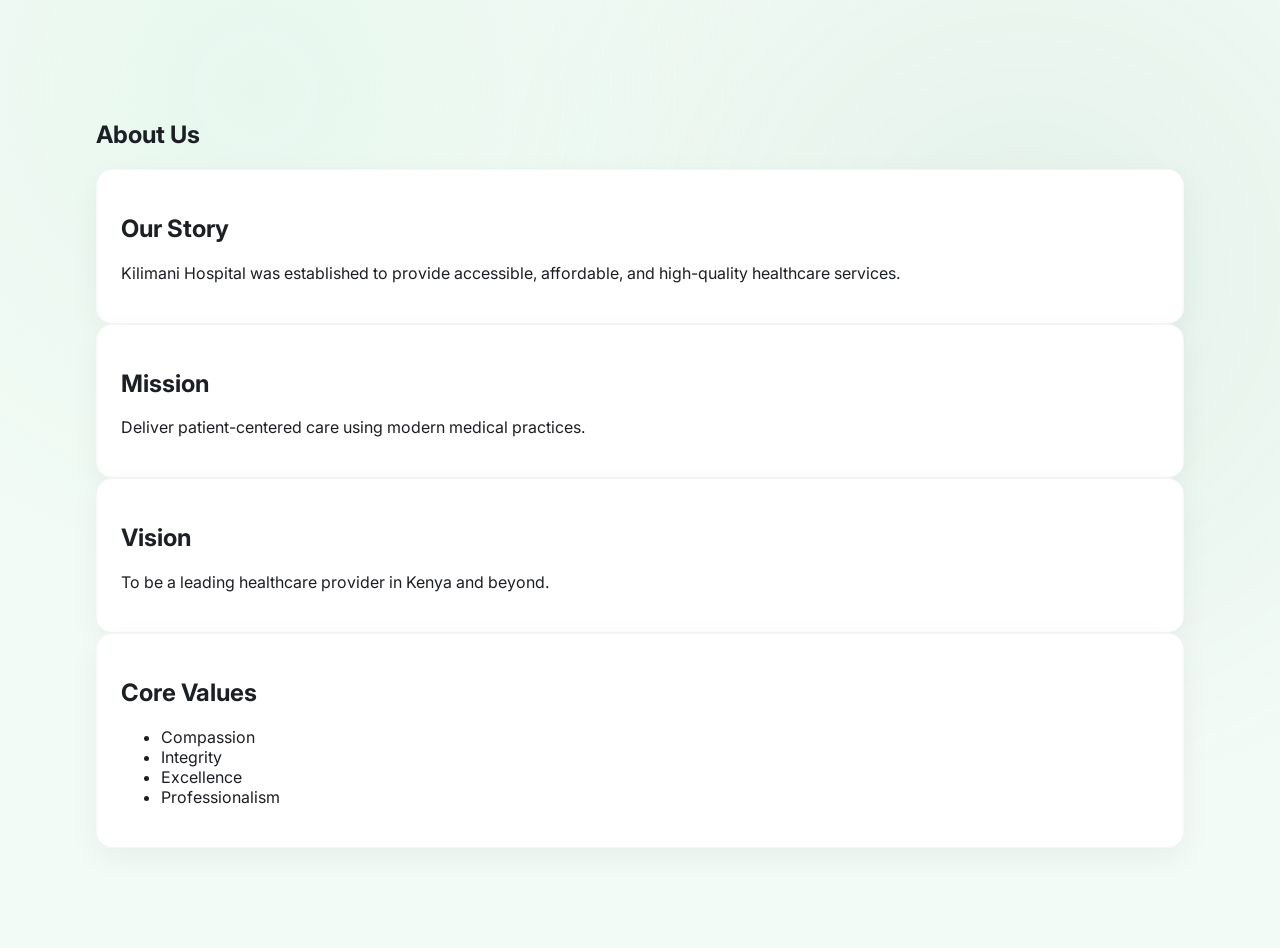
==== about.html @ 43675df2 "UI/UX background" ====
<!DOCTYPE html>
<html lang="en">
<head>
    <meta charset="UTF-8">
    <meta name="viewport" content="width=device-width, initial-scale=1.0">
    <title>About</title>

    <!-- Google Fonts -->
    <link href="https://fonts.googleapis.com/css2?family=Poppins:wght@300;600&family=Inter:wght@300;400&display=swap" rel="stylesheet">

    <!-- CSS -->
    <link rel="stylesheet" href="assets/css/styles.css">
</head>
<body>
<section class="container">
    <h1>About Us</h1>

    <div class="card">
        <h2>Our Story</h2>
        <p>
            Kilimani Hospital was established to provide accessible,
            affordable, and high-quality healthcare services.
        </p>
    </div>

    <div class="card">
        <h2>Mission</h2>
        <p>Deliver patient-centered care using modern medical practices.</p>
    </div>

    <div class="card">
        <h2>Vision</h2>
        <p>To be a leading healthcare provider in Kenya and beyond.</p>
    </div>

    <div class="card">
        <h2>Core Values</h2>
        <ul>
            <li>Compassion</li>
            <li>Integrity</li>
            <li>Excellence</li>
            <li>Professionalism</li>
        </ul>
    </div>
</section>
</body>
</html>
---- assets/css/styles.css ----
:root {
    --green-900: #0F5132;
    --green-600: #2E7D5B;
    --mint-100: #D1F2E1;

    --bg: #F3FBF6;
    --white: #FFFFFF;
    --text: #1C1F23;
    --muted: #6B7280;
    --border: #E6EAEA;
}

body {
    font-family: "Inter", sans-serif;
    background: var(--bg);
    color: var(--text);
    margin: 0;
}

body::before {
    content: "";
    position: fixed;
    top: 0;
    left: 0;
    width: 100%;
    height: 100%;
    background:
        radial-gradient(circle at 20% 10%, rgba(209, 242, 225, 0.35), transparent 40%),
        radial-gradient(circle at 80% 30%, rgba(46, 125, 91, 0.08), transparent 45%);
    pointer-events: none;
    z-index: -1;
}

.container {
    width: 85%;
    max-width: 1200px;
    margin: auto;
}

section {
    padding: 100px 0;
}

.section-alt {
    background: #EAF7EF;
}

/* NAVBAR */
.navbar {
    display: flex;
    justify-content: space-between;
    padding: 20px 60px;
    background: #0a2540;
    color: white;
}

.navbar ul {
    display: flex;
    gap: 20px;
    list-style: none;
}

.navbar a {
    color: white;
    text-decoration: none;
}

.card {
    background: var(--white);
    border-radius: 16px;
    padding: 24px;
    box-shadow: 0 10px 30px rgba(0,0,0,0.05);
    border: 1px solid rgba(15, 81, 50, 0.05);
    transition: 0.3s;
}

.card:hover {
    transform: translateY(-5px);
}

.grid-3 {
    display: grid;
    grid-template-columns: repeat(3, 1fr);
    gap: 20px;
}

/* BUTTON */
.btn {
    background: #00b894;
    color: white;
    padding: 10px 20px;
    text-decoration: none;
    border-radius: 5px;
}

.btn-primary {
    background: var(--green-900);
    color: white;
    padding: 12px 22px;
    border-radius: 10px;
    text-decoration: none;
}

.btn-outline {
    border: 1px solid var(--green-900);
    color: var(--green-900);
    padding: 12px 22px;
    border-radius: 10px;
    text-decoration: none;
}

.btn-primary:hover,
.btn-outline:hover {
    opacity: 0.9;
}

.btn.ghost {
    border: 1px solid #0F5132;
    color: #0F5132;
    padding: 12px 20px;
    border-radius: 8px;
}

/* HERO */
.hero {
    height: 90vh;
    background: url('../images/hospital-hero.jpg') center/cover no-repeat;
    position: relative;
    display: flex;
    align-items: center;
    justify-content: center;
    text-align: center;
    color: white;
    padding: 120px 80px;
}

.hero-inner {
    display: flex;
    justify-content: space-between;
    align-items: center;
    gap: 60px;
}

.hero-text {
    max-width: 600px;
}

.badge {
    background: #D1F2E1;
    color: #0F5132;
    padding: 6px 12px;
    border-radius: 20px;
    font-size: 12px;
}

.hero h1 {
    font-size: 54px;
    line-height: 1.1;
    color: #1C1F23;
}

.hero p {
    margin-top: 20px;
    color: #555;
    font-size: 16px;
}

.hero-card {
    background: white;
    padding: 30px;
    border-radius: 16px;
    box-shadow: 0 20px 40px rgba(0,0,0,0.06);
}

/* SERVICES */
.services-preview {
    padding: 80px 60px;
    text-align: center;
}

.services-preview h2 {
    font-size: 36px;
    margin-bottom: 40px;
}

.services-grid {
    display: grid;
    grid-template-columns: repeat(3, 1fr);
    gap: 20px;
}

.service-card {
    padding: 25px;
    background: #f5f7fa;
    border-radius: 10px;
    transition: 0.3s;
}

.service-card:hover {
    transform: translateY(-5px);
    background: #eaf6ff;
}

/* ABOUT */
.about-preview {
    padding: 80px 60px;
}

.about-container {
    display: flex;
    align-items: center;
    gap: 40px;
}

.about-text {
    flex: 1;
}

.about-image img {
    width: 100%;
    border-radius: 10px;
}


.why-us {
    padding: 80px 60px;
    text-align: center;
    background: #0a2540;
    color: white;
}

.why-grid {
    display: grid;
    grid-template-columns: repeat(4, 1fr);
    margin-top: 40px;
    gap: 20px;
}


.doctors-preview {
    padding: 80px 60px;
    text-align: center;
}

.section-subtitle {
    margin-top: 10px;
    color: #666;
}

.doctor-grid {
    display: grid;
    grid-template-columns: repeat(3, 1fr);
    gap: 25px;
    margin-top: 40px;
}

.doctor-card {
    background: white;
    border-radius: 12px;
    overflow: hidden;
    box-shadow: 0 10px 25px rgba(0,0,0,0.08);
    transition: 0.3s;
}

.doctor-card:hover {
    transform: translateY(-6px);
}

.doctor-card img {
    width: 100%;
    height: 250px;
    object-fit: cover;
}

.doctor-card h3 {
    margin-top: 15px;
}


.testimonials {
    padding: 80px 60px;
    background: #f5f7fa;
    text-align: center;
}

.testimonial-grid {
    display: grid;
    grid-template-columns: repeat(3, 1fr);
    gap: 25px;
    margin-top: 40px;
}

.testimonial-card {
    background: white;
    padding: 25px;
    border-radius: 12px;
    box-shadow: 0 5px 15px rgba(0,0,0,0.05);
    font-style: italic;
}


.page-hero {
    padding: 80px;
    text-align: center;
    background: #f5f7fa;
}

.page-hero h1 {
    font-size: 40px;
}

/* Generic grids */
.services-grid,
.doctors-grid,
.blog-grid {
    display: grid;
    grid-template-columns: repeat(3, 1fr);
    gap: 20px;
    padding: 60px;
}

.service-box,
.doctor-box,
.blog-card {
    background: white;
    padding: 20px;
    border-radius: 10px;
    box-shadow: 0 5px 15px rgba(0,0,0,0.05);
}

.contact {
    display: grid;
    grid-template-columns: 1fr 1fr;
    gap: 30px;
}

/* Forms */
.contact-form,
.appointment-form form {
    display: flex;
    flex-direction: column;
    gap: 15px;
    width: 400px;
    margin: auto;
}

input, textarea, select {
    padding: 12px;
    border: 1px solid #ccc;
    border-radius: 5px;
}

button {
    background: #00b894;
    color: white;
    padding: 12px;
    border: none;
    cursor: pointer;
}




.footer {
    background: #0a2540;
    color: white;
    padding: 60px;
}

.footer-container {
    display: grid;
    grid-template-columns: repeat(4, 1fr);
    gap: 30px;
}

.footer-col a {
    display: block;
    color: #ccc;
    text-decoration: none;
    margin: 5px 0;
}

.footer-col a:hover {
    color: white;
}

.footer-bottom {
    text-align: center;
    margin-top: 40px;
    border-top: 1px solid rgba(255,255,255,0.1);
    padding-top: 20px;
}
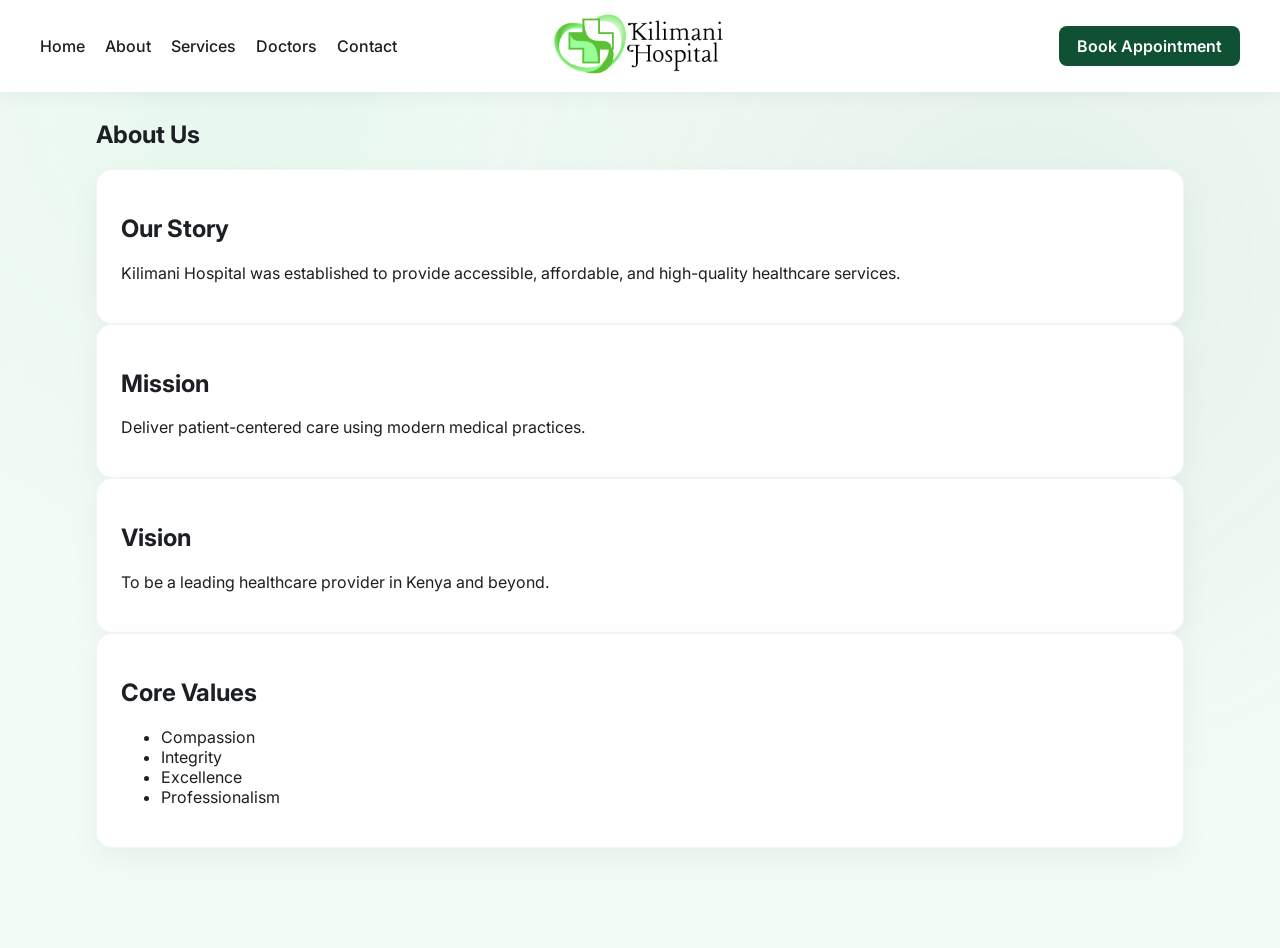
==== commit 9868932f: "Navbar" ====
--- a/about.html
+++ b/about.html
@@ -12,6 +12,9 @@
     <link rel="stylesheet" href="assets/css/styles.css">
 </head>
 <body>
+
+<div id="navbar-placeholder"></div>
+
 <section class="container">
     <h1>About Us</h1>
 
@@ -43,5 +46,14 @@
         </ul>
     </div>
 </section>
+
+
+
+<script src="assets/js/script.js"></script>
+
+    <script>
+        loadComponent("navbar-placeholder", "components/navbar.html");
+    </script>
+
 </body>
 </html>
--- a/assets/css/styles.css
+++ b/assets/css/styles.css
@@ -47,22 +47,115 @@
 
 /* NAVBAR */
 .navbar {
-    display: flex;
-    justify-content: space-between;
-    padding: 20px 60px;
-    background: #0a2540;
-    color: white;
-}
-
-.navbar ul {
+    position: fixed;
+    width: 100%;
+    top: 0;
+    z-index: 999;
+    background: #ffffff;
+    box-shadow: 0 2px 20px rgba(0,0,0,0.06);
+}
+
+.nav-container {
+    display: grid;
+    grid-template-columns: 1fr auto 1fr;
+    align-items: center;
+    padding: 14px 40px;
+}
+
+/* LEFT LINKS */
+.nav-left {
     display: flex;
     gap: 20px;
-    list-style: none;
-}
-
-.navbar a {
-    color: white;
-    text-decoration: none;
+}
+
+.nav-left a {
+    color: #1C1F23;
+    text-decoration: none;
+    font-weight: 500;
+    transition: 0.3s;
+}
+
+.nav-left a:hover {
+    color: #2E7D5B;
+}
+
+/* CENTER LOGO */
+.nav-logo img {
+    height: 60px;
+    width: auto;
+    object-fit: contain;
+}
+
+/* RIGHT SIDE */
+.nav-right {
+    display: flex;
+    justify-content: flex-end;
+    align-items: center;
+    gap: 15px;
+}
+
+/* CTA */
+.nav-btn {
+    background: #0F5132;
+    color: white;
+    padding: 10px 18px;
+    border-radius: 8px;
+    text-decoration: none;
+    font-weight: 600;
+    transition: 0.3s;
+}
+
+.nav-btn:hover {
+    background: #2E7D5B;
+}
+
+/* HAMBURGER */
+.hamburger {
+    display: none;
+    flex-direction: column;
+    cursor: pointer;
+    gap: 4px;
+}
+
+.hamburger span {
+    width: 25px;
+    height: 2px;
+    background: white;
+}
+
+.mobile-menu {
+    position: fixed;
+    top: 0;
+    left: 0;
+    width: 100%;
+    height: 100vh;
+    background: #0B3D2E;
+    display: none;
+    flex-direction: column;
+    justify-content: center;
+    align-items: center;
+    gap: 25px;
+}
+
+.mobile-menu a {
+    color: white;
+    font-size: 20px;
+    text-decoration: none;
+}
+
+.mobile-menu.active {
+    display: flex;
+}
+
+.reveal {
+    opacity: 0;
+    transform: translateY(30px);
+    transition: all 0.6s ease;
+}
+
+.reveal.active {
+    opacity: 1;
+    transform: translateY(0);
 }
 
 .card {
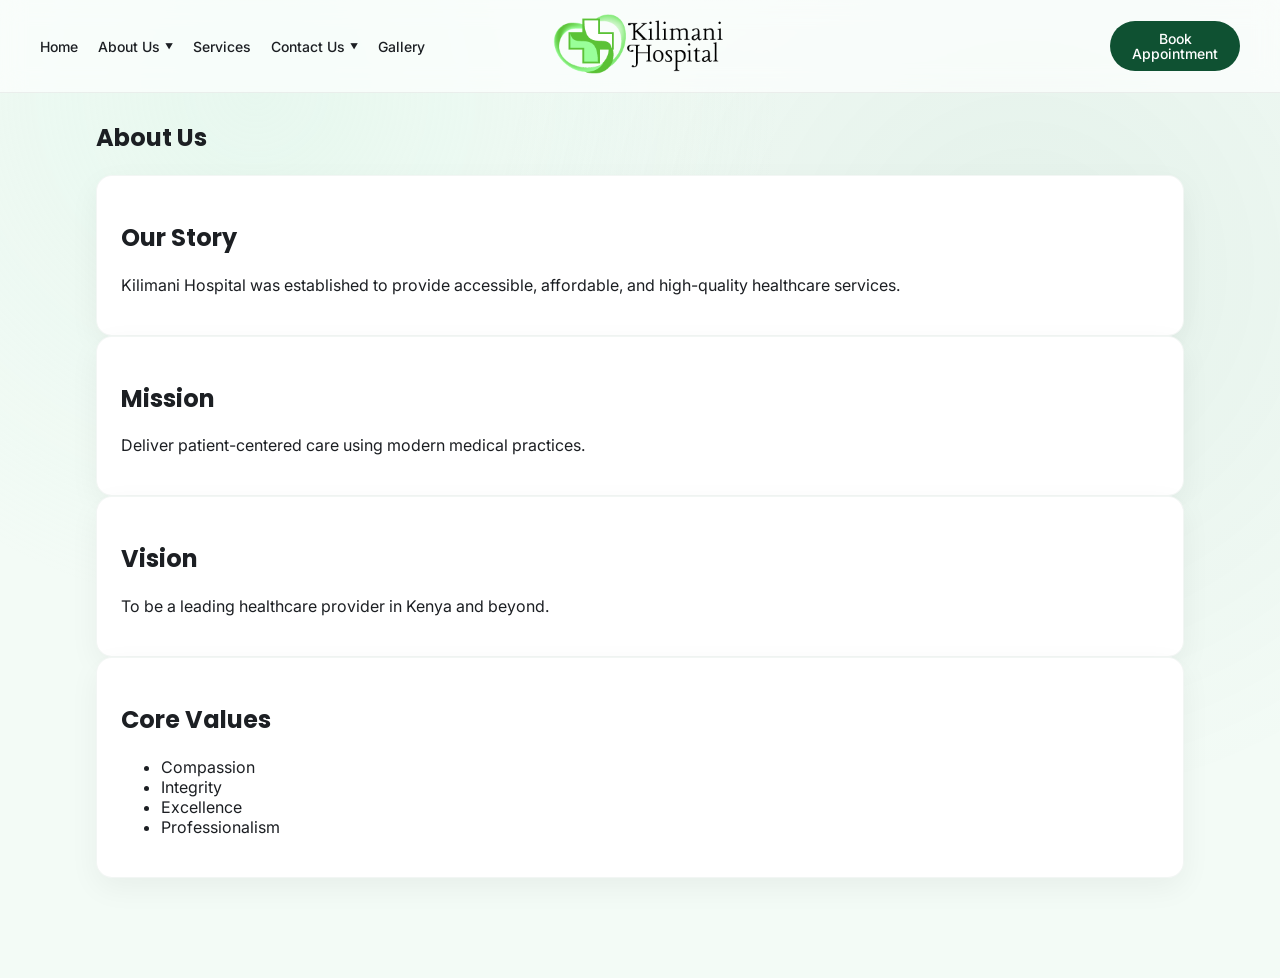
==== commit 7f70b116: "css relocation" ====
--- a/about.html
+++ b/about.html
@@ -9,7 +9,7 @@
     <link href="https://fonts.googleapis.com/css2?family=Poppins:wght@300;600&family=Inter:wght@300;400&display=swap" rel="stylesheet">
 
     <!-- CSS -->
-    <link rel="stylesheet" href="assets/css/styles.css">
+    <link rel="stylesheet" href="styles.css">
 </head>
 <body>
 
--- a/styles.css
+++ b/styles.css
@@ -0,0 +1,669 @@
+:root {
+    --green-900: #0F5132;
+    --green-600: #2E7D5B;
+    --mint-100: #D1F2E1;
+
+    --bg: #F3FBF6;
+    --white: #FFFFFF;
+    --text: #1C1F23;
+    --muted: #6B7280;
+    --border: #E6EAEA;
+}
+
+a {
+    transition: all 0.2s ease;
+}
+
+body {
+    font-family: "Inter", sans-serif;
+    background: var(--bg);
+    color: var(--text);
+    margin: 0;
+    animation: pageFade 0.6s ease-in;
+}
+
+@keyframes pageFade {
+    from {
+        opacity: 0;
+        transform: scale(1.01);
+    }
+    to {
+        opacity: 1;
+        transform: scale(1);
+    }
+}
+
+body::before {
+    content: "";
+    position: fixed;
+    top: 0;
+    left: 0;
+    width: 100%;
+    height: 100%;
+    background:
+        radial-gradient(circle at 20% 10%, rgba(209, 242, 225, 0.35), transparent 40%),
+        radial-gradient(circle at 80% 30%, rgba(46, 125, 91, 0.08), transparent 45%);
+    pointer-events: none;
+    z-index: -1;
+}
+
+h1, h2, h3, h4 {
+    font-family: 'Poppins', sans-serif;
+}
+
+.container {
+    width: 85%;
+    max-width: 1200px;
+    margin: auto;
+}
+
+section {
+    padding: 100px 0;
+}
+
+.section-alt {
+    background: #EAF7EF;
+}
+
+/* NAVBAR */
+.navbar {
+    position: fixed;
+    top: 0;
+    width: 100%;
+    z-index: 999;
+
+    background: rgba(255, 255, 255, 0.65);
+    backdrop-filter: blur(12px);
+    -webkit-backdrop-filter: blur(12px);
+
+    border-bottom: 1px solid rgba(0, 0, 0, 0.06);
+    transition: all 0.3s ease;
+}
+
+.nav-container {
+    display: grid;
+    grid-template-columns: 1fr auto 1fr;
+    align-items: center;
+    padding: 14px 40px;
+    transition: all 0.3s ease;
+}
+
+/* LEFT LINKS */
+.nav-left {
+    display: flex;
+    gap: 20px;
+}
+
+.nav-left a {
+    color: #1C1F23;
+    text-decoration: none;
+    font-size: 14px;
+    font-weight: 500;
+    transition: 0.3s;
+    position: relative;
+}
+
+.nav-left a.active-link::after {
+    content: "";
+    position: absolute;
+    left: 0;
+    bottom: -6px;
+    width: 100%;
+    height: 2px;
+    background: #2E7D5B;
+    border-radius: 2px;
+}
+
+.nav-left a:hover {
+    color: #2E7D5B;
+}
+
+/* CENTER LOGO */
+.nav-logo img {
+    height: 60px;
+    width: auto;
+    object-fit: contain;
+    transition: transform 0.3s ease;
+}
+
+.nav-logo img:hover {
+    transform: scale(1.05);
+}
+
+/* SCROLLED STATE */
+.navbar.scrolled {
+    background: rgba(255, 255, 255, 0.85);
+    backdrop-filter: blur(16px);
+    -webkit-backdrop-filter: blur(16px);
+
+    box-shadow: 0 8px 25px rgba(0, 0, 0, 0.08);
+}
+
+.navbar.scrolled .nav-container {
+    padding: 10px 40px;
+}
+
+.navbar.scrolled .nav-logo img {
+    height: 50px;
+}
+
+.navbar.scrolled {
+    box-shadow: 0 6px 25px rgba(0,0,0,0.12);
+}
+
+/* RIGHT SIDE */
+.nav-right {
+    display: flex;
+    justify-self: end;
+    width: fit-content;
+    align-items: center;
+    gap: 15px;
+}
+
+/* CTA */
+.nav-btn {
+    background: #0F5132;
+    color: white;
+    padding: 10px 22px;
+    border-radius: 50px;
+    text-decoration: none;
+
+    display: inline-flex;
+    width: auto;          /* prevents full stretch */
+    flex: 0 0 auto;       /* prevents flex expansion */
+
+    flex-direction: column;
+    align-items: center;
+    justify-content: center;
+    line-height: 1.1;
+    font-size: 13px;
+    text-align: center;
+    transition: all 0.3s ease;
+
+    white-space: nowrap;
+}
+
+.nav-btn span:first-child {
+    font-size: 14px;
+    font-weight: 500;
+}
+
+.nav-btn span:last-child {
+    font-size: 14px;
+    font-weight: 500;
+}
+
+.nav-btn:hover {
+    background: #2E7D5B;
+    transform: translateY(-2px);
+    box-shadow: 0 6px 15px rgba(0,0,0,0.15);
+}
+
+
+/* DROPDOWN CONTAINER */
+.dropdown {
+    position: relative;
+    display: inline-block;
+}
+
+/* TOGGLE LINK */
+.dropdown-toggle {
+    cursor: pointer;
+    color: #1C1F23;
+    text-decoration: none;
+    font-weight: 500;
+    display: flex;
+    align-items: center;
+    gap: 5px;
+}
+
+/* ARROW */
+.arrow {
+    font-size: 8px;
+    transition: transform 0.3s ease;
+}
+
+/* DROPDOWN MENU */
+.dropdown-menu {
+    position: absolute;
+    top: 100%;
+    left: 0;
+    background: white;
+    min-width: 180px;
+    box-shadow: 0 10px 25px rgba(0,0,0,0.08);
+    border-radius: 8px;
+    padding: 8px 0;
+    display: none;
+    flex-direction: column;
+    z-index: 999;
+}
+
+/* DROPDOWN LINKS */
+.dropdown-menu a {
+    padding: 10px 15px;
+    text-decoration: none;
+    color: #1C1F23;
+    font-size: 13px;
+}
+
+.dropdown-menu a:hover {
+    background: #f3fbf6;
+    color: #0F5132;
+}
+
+/* SHOW ON HOVER (DESKTOP) */
+.dropdown:hover .dropdown-menu {
+    display: flex;
+}
+
+.dropdown:hover .arrow {
+    transform: rotate(180deg);
+}
+
+/* HAMBURGER */
+.hamburger {
+    display: none;
+    flex-direction: column;
+    cursor: pointer;
+    gap: 4px;
+    flex-shrink: 0;
+}
+
+.hamburger span {
+    width: 25px;
+    height: 2px;
+    background: #0B3D2E;
+    display: block;
+}
+
+.mobile-menu {
+    position: fixed;
+    top: 0;
+    left: 0;
+    width: 100%;
+    height: 100vh;
+    background: #0B3D2E;
+    display: none;
+    flex-direction: column;
+    justify-content: center;
+    align-items: center;
+    gap: 25px;
+}
+
+.mobile-menu a {
+    color: white;
+    font-size: 20px;
+    text-decoration: none;
+}
+
+.mobile-menu.active {
+    display: flex;
+}
+
+.reveal {
+    opacity: 0;
+    transform: translateY(30px);
+    transition: all 0.6s ease;
+}
+
+.reveal.active {
+    opacity: 1;
+    transform: translateY(0);
+}
+
+.card {
+    background: var(--white);
+    border-radius: 16px;
+    padding: 24px;
+    box-shadow: 0 10px 30px rgba(0,0,0,0.05);
+    border: 1px solid rgba(15, 81, 50, 0.05);
+    transition: 0.3s;
+}
+
+.card:hover {
+    transform: translateY(-5px);
+}
+
+.grid-3 {
+    display: grid;
+    grid-template-columns: repeat(3, 1fr);
+    gap: 20px;
+}
+
+/* BUTTON */
+.btn {
+    background: #00b894;
+    color: white;
+    padding: 10px 20px;
+    text-decoration: none;
+    border-radius: 5px;
+}
+
+.btn-primary {
+    background: var(--green-900);
+    color: white;
+    padding: 12px 22px;
+    border-radius: 10px;
+    text-decoration: none;
+}
+
+.btn-outline {
+    border: 1px solid var(--green-900);
+    color: var(--green-900);
+    padding: 12px 22px;
+    border-radius: 10px;
+    text-decoration: none;
+}
+
+.btn-primary:hover,
+.btn-outline:hover {
+    opacity: 0.9;
+}
+
+.btn.ghost {
+    border: 1px solid #0F5132;
+    color: #0F5132;
+    padding: 12px 20px;
+    border-radius: 8px;
+}
+
+/* HERO */
+.hero {
+    height: 80vh;
+    background: url("assets/images/kilimanihospital.jpg") center/cover no-repeat;
+    position: relative;
+    display: flex;
+    align-items: center;
+    justify-content: center;
+    text-align: center;
+    color: white;
+    padding: 100px 80px;
+
+    overflow: hidden;
+}
+
+
+.hero-inner {
+    display: flex;
+    justify-content: space-between;
+    align-items: center;
+    gap: 60px;
+}
+
+.hero-text {
+    max-width: 600px;
+}
+
+.badge {
+    background: #D1F2E1;
+    color: #0F5132;
+    padding: 6px 12px;
+    border-radius: 20px;
+    font-size: 12px;
+}
+
+.hero h1 {
+    font-size: 54px;
+    line-height: 1.1;
+    color: #1C1F23;
+}
+
+.hero p {
+    margin-top: 20px;
+    color: #555;
+    font-size: 16px;
+}
+
+.hero-card {
+    background: white;
+    padding: 30px;
+    border-radius: 16px;
+    box-shadow: 0 20px 40px rgba(0,0,0,0.06);
+}
+
+/* SERVICES */
+.services-preview {
+    padding: 80px 60px;
+    text-align: center;
+}
+
+.services-preview h2 {
+    font-size: 36px;
+    margin-bottom: 40px;
+}
+
+.services-grid {
+    display: grid;
+    grid-template-columns: repeat(3, 1fr);
+    gap: 20px;
+}
+
+.service-card {
+    padding: 25px;
+    background: #f5f7fa;
+    border-radius: 10px;
+    transition: 0.3s;
+}
+
+.service-card:hover {
+    transform: translateY(-5px);
+    background: #eaf6ff;
+}
+
+/* ABOUT */
+.about-preview {
+    padding: 80px 60px;
+}
+
+.about-container {
+    display: flex;
+    align-items: center;
+    gap: 40px;
+}
+
+.about-text {
+    flex: 1;
+}
+
+.about-image img {
+    width: 100%;
+    border-radius: 10px;
+}
+
+
+.why-us {
+    padding: 80px 60px;
+    text-align: center;
+    background: #0a2540;
+    color: white;
+}
+
+.why-grid {
+    display: grid;
+    grid-template-columns: repeat(4, 1fr);
+    margin-top: 40px;
+    gap: 20px;
+}
+
+
+.doctors-preview {
+    padding: 80px 60px;
+    text-align: center;
+}
+
+.section-subtitle {
+    margin-top: 10px;
+    color: #666;
+}
+
+.doctor-grid {
+    display: grid;
+    grid-template-columns: repeat(3, 1fr);
+    gap: 25px;
+    margin-top: 40px;
+}
+
+.doctor-card {
+    background: white;
+    border-radius: 12px;
+    overflow: hidden;
+    box-shadow: 0 10px 25px rgba(0,0,0,0.08);
+    transition: 0.3s;
+}
+
+.doctor-card:hover {
+    transform: translateY(-6px);
+}
+
+.doctor-card img {
+    width: 100%;
+    height: 250px;
+    object-fit: cover;
+}
+
+.doctor-card h3 {
+    margin-top: 15px;
+}
+
+
+.testimonials {
+    padding: 80px 60px;
+    background: #f5f7fa;
+    text-align: center;
+}
+
+.testimonial-grid {
+    display: grid;
+    grid-template-columns: repeat(3, 1fr);
+    gap: 25px;
+    margin-top: 40px;
+}
+
+.testimonial-card {
+    background: white;
+    padding: 25px;
+    border-radius: 12px;
+    box-shadow: 0 5px 15px rgba(0,0,0,0.05);
+    font-style: italic;
+}
+
+
+.page-hero {
+    padding: 80px;
+    text-align: center;
+    background: #f5f7fa;
+}
+
+.page-hero h1 {
+    font-size: 40px;
+}
+
+/* Generic grids */
+.services-grid,
+.doctors-grid,
+.blog-grid {
+    display: grid;
+    grid-template-columns: repeat(3, 1fr);
+    gap: 20px;
+    padding: 60px;
+}
+
+.service-box,
+.doctor-box,
+.blog-card {
+    background: white;
+    padding: 20px;
+    border-radius: 10px;
+    box-shadow: 0 5px 15px rgba(0,0,0,0.05);
+}
+
+.contact {
+    display: grid;
+    grid-template-columns: 1fr 1fr;
+    gap: 30px;
+}
+
+/* Forms */
+.contact-form,
+.appointment-form form {
+    display: flex;
+    flex-direction: column;
+    gap: 15px;
+    width: 400px;
+    margin: auto;
+}
+
+input, textarea, select {
+    padding: 12px;
+    border: 1px solid #ccc;
+    border-radius: 5px;
+}
+
+button {
+    background: #00b894;
+    color: white;
+    padding: 12px;
+    border: none;
+    cursor: pointer;
+}
+
+
+@media (max-width: 768px) {
+    .hamburger {
+        display: flex;
+    }
+
+    .nav-left {
+        display: none;
+    }
+
+    .dropdown-menu {
+        position: static;
+        box-shadow: none;
+        display: none;
+        padding-left: 15px;
+    }
+
+    .dropdown-menu.active {
+        display: flex;
+    }
+
+    .dropdown {
+        width: 100%;
+    }
+
+    .dropdown-toggle {
+        justify-content: space-between;
+        width: 100%;
+    }
+}
+
+.footer {
+    background: #0a2540;
+    color: white;
+    padding: 60px;
+}
+
+.footer-container {
+    display: grid;
+    grid-template-columns: repeat(4, 1fr);
+    gap: 30px;
+}
+
+.footer-col a {
+    display: block;
+    color: #ccc;
+    text-decoration: none;
+    margin: 5px 0;
+}
+
+.footer-col a:hover {
+    color: white;
+}
+
+.footer-bottom {
+    text-align: center;
+    margin-top: 40px;
+    border-top: 1px solid rgba(255,255,255,0.1);
+    padding-top: 20px;
+}
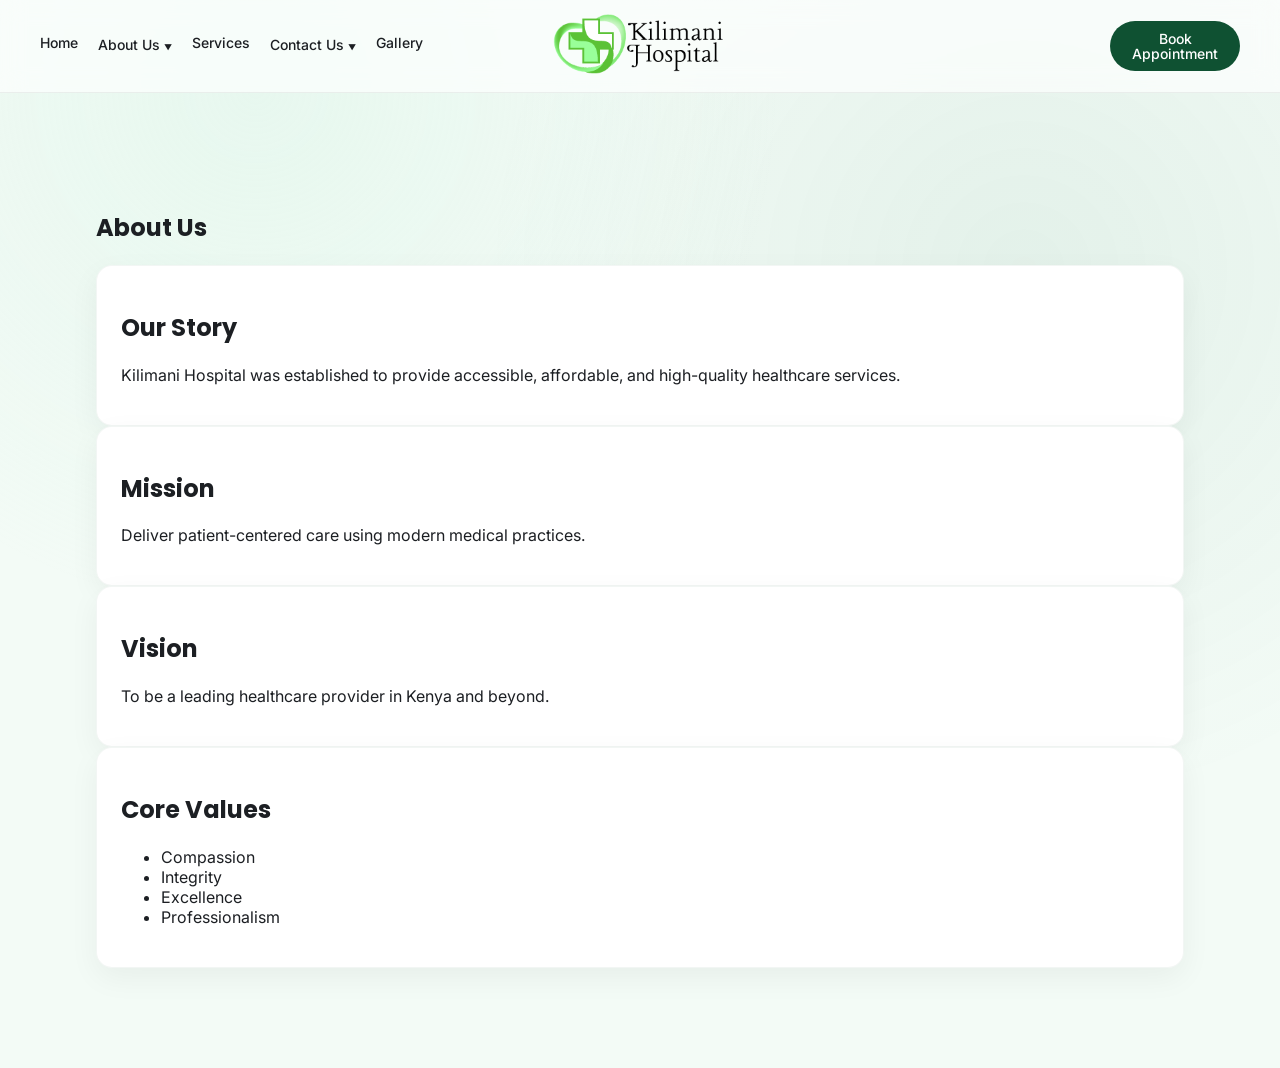
==== commit e378171a: "Tough" ====
--- a/about.html
+++ b/about.html
@@ -13,7 +13,84 @@
 </head>
 <body>
 
-<div id="navbar-placeholder"></div>
+<!-- NAVBAR -->
+    <header class="navbar" id="navbar">
+
+    <div class="nav-container">
+
+    <!-- LEFT LINKS -->
+    <nav class="nav-left">
+
+    <!-- HOME -->
+    <a href="index.html">Home</a>
+
+    <!-- ABOUT DROPDOWN -->
+    <div class="dropdown">
+        <a href="#" class="dropdown-toggle">
+            About Us <span class="arrow">▼</span>
+        </a>
+
+        <div class="dropdown-menu">
+            <a href="about.html">About Kilimani</a>
+            <a href="servicecharter.html">Service Charter</a>
+            <a href="doctors.html">Our Team</a>
+        </div>
+    </div>
+
+    <!-- SERVICES (optional normal link) -->
+    <a href="services.html">Services</a>
+
+    <!-- CONTACT DROPDOWN -->
+    <div class="dropdown">
+        <a href="#" class="dropdown-toggle">
+            Contact Us <span class="arrow">▼</span>
+        </a>
+
+        <div class="dropdown-menu">
+            <a href="getintouch.html">Get in Touch</a>
+            <a href="feedback.html">Feedback</a>
+        </div>
+    </div>
+
+    <a href="gallery.html">Gallery</a>
+
+    </nav>
+  
+        <!-- CENTER LOGO IMAGE -->
+        <div class="nav-logo">
+            <a href="index.html">
+            <img src="assets/images/logokilimani.png" alt="Kilimani Hospital Logo">
+            </a>
+        </div>
+
+        <!-- RIGHT CTA -->
+        <div class="nav-right">
+
+    <a href="/appointment.html" class="nav-btn">
+        <span>Book</span>
+        <span>Appointment</span>
+    </a>
+
+    <div class="hamburger" id="hamburger">
+        <span></span>
+        <span></span>
+        <span></span>
+    </div>
+
+    </div>
+
+
+    <!-- MOBILE MENU -->
+    <div class="mobile-menu" id="mobileMenu">
+        <a href="index.html">Home</a>
+        <a href="about.html">About Us</a>
+        <a href="services.html">Services</a>
+        <a href="doctors.html">Our Team</a>
+        <a href="contact.html">Contact Us</a>
+        <a href="appointment.html">Book Appointment</a>
+    </div>
+
+</header>
 
 <section class="container">
     <h1>About Us</h1>
@@ -49,11 +126,6 @@
 
 
 
-<script src="assets/js/script.js"></script>
-
-    <script>
-        loadComponent("navbar-placeholder", "components/navbar.html");
-    </script>
 
 </body>
 </html>
--- a/styles.css
+++ b/styles.css
@@ -16,6 +16,7 @@
 
 body {
     font-family: "Inter", sans-serif;
+    padding-top: 90px;
     background: var(--bg);
     color: var(--text);
     margin: 0;
@@ -70,7 +71,7 @@
     position: fixed;
     top: 0;
     width: 100%;
-    z-index: 999;
+    z-index: 1000;
 
     background: rgba(255, 255, 255, 0.65);
     backdrop-filter: blur(12px);
@@ -101,13 +102,15 @@
     font-weight: 500;
     transition: 0.3s;
     position: relative;
+    padding-bottom: 6px;
+    display: inline-block;
 }
 
 .nav-left a.active-link::after {
     content: "";
     position: absolute;
     left: 0;
-    bottom: -6px;
+    bottom: 0;
     width: 100%;
     height: 2px;
     background: #2E7D5B;
@@ -132,23 +135,14 @@
 
 /* SCROLLED STATE */
 .navbar.scrolled {
-    background: rgba(255, 255, 255, 0.85);
-    backdrop-filter: blur(16px);
-    -webkit-backdrop-filter: blur(16px);
-
-    box-shadow: 0 8px 25px rgba(0, 0, 0, 0.08);
-}
-
-.navbar.scrolled .nav-container {
-    padding: 10px 40px;
-}
+    padding: 6px 40px;
+    background: rgba(255,255,255,0.92);
+    box-shadow: 0 8px 25px rgba(0,0,0,0.12);
+}
+
 
 .navbar.scrolled .nav-logo img {
     height: 50px;
-}
-
-.navbar.scrolled {
-    box-shadow: 0 6px 25px rgba(0,0,0,0.12);
 }
 
 /* RIGHT SIDE */
@@ -246,6 +240,10 @@
     font-size: 13px;
 }
 
+.dropdown-menu.active {
+    display: flex;
+}
+
 .dropdown-menu a:hover {
     background: #f3fbf6;
     color: #0F5132;
@@ -367,9 +365,117 @@
     border-radius: 8px;
 }
 
+/* SLIDE IN ANIMATION */
+.hero-slider {
+    position: relative;
+    z-index: 1;
+    height: 90vh;
+    overflow: hidden;
+}
+
+.slide {
+    position: absolute;
+    z-index: 1;
+    inset: 0;
+
+    opacity: 0;
+    transition: opacity 1s ease-in-out;
+}
+
+.slide.active {
+    opacity: 1;
+    z-index: 2;
+}
+
+.slide img {
+    width: 100%;
+    height: 100%;
+    object-fit: cover;
+}
+
+.slide-overlay {
+    position: absolute;
+    z-index: 2;
+    inset: 0;
+    background: rgba(0,0,0,0.45);
+}
+
+.slide-content {
+    position: absolute;
+    z-index: 3;
+    top: 50%;
+    left: 8%;
+
+    transform: translateY(-50%);
+
+    color: white;
+    max-width: 700px;
+}
+
+.slide-content h1 {
+    font-size: 3.5rem;
+    margin-bottom: 1rem;
+}
+
+.slide-content p {
+    font-size: 1.1rem;
+    margin-bottom: 2rem;
+}
+
+.hero-buttons {
+    display: flex;
+    gap: 15px;
+}
+
+.btn-primary,
+.btn-secondary {
+    padding: 14px 28px;
+    border-radius: 999px;
+    text-decoration: none;
+    font-weight: 600;
+}
+
+.btn-primary {
+    background: #0F5132;
+    color: white;
+}
+
+.btn-secondary {
+    background: white;
+    color: #0F5132;
+}
+
+.slider-dots {
+    position: absolute;
+    bottom: 30px;
+    left: 50%;
+
+    transform: translateX(-50%);
+
+    display: flex;
+    gap: 10px;
+    z-index: 5;
+}
+
+.dot {
+    width: 12px;
+    height: 12px;
+
+    border-radius: 50%;
+    background: rgba(255,255,255,0.5);
+
+    cursor: pointer;
+}
+
+.dot.active {
+    background: white;
+}
+
+
 /* HERO */
 .hero {
     height: 80vh;
+    position: relative;
     background: url("assets/images/kilimanihospital.jpg") center/cover no-repeat;
     position: relative;
     display: flex;
@@ -636,6 +742,20 @@
         justify-content: space-between;
         width: 100%;
     }
+
+    .slide-content {
+        left: 5%;
+        right: 5%;
+    }
+
+    .slide-content h1 {
+        font-size: 2rem;
+    }
+
+    .hero-buttons {
+        flex-direction: column;
+    }
+
 }
 
 .footer {
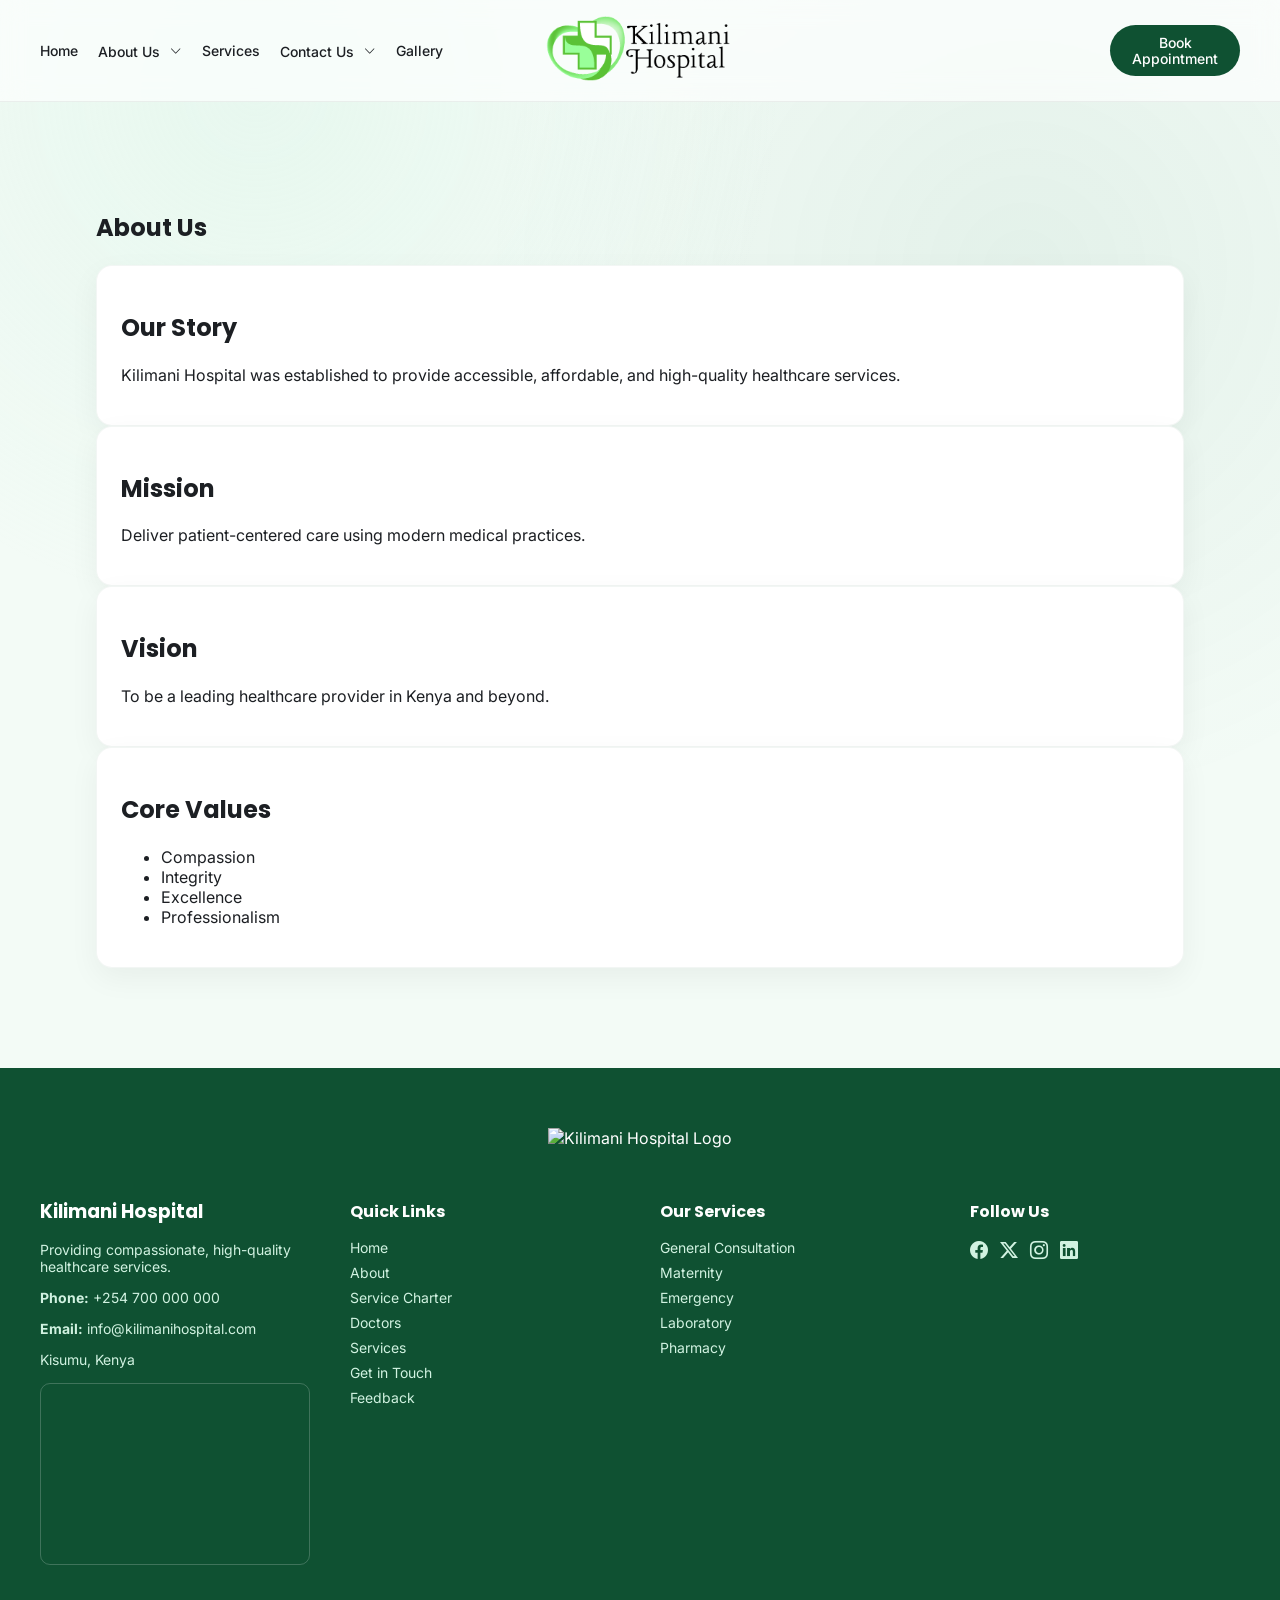
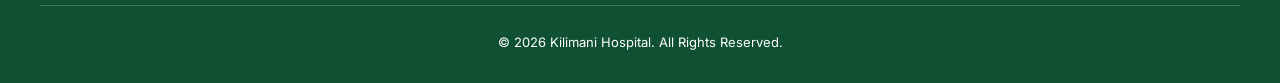
==== commit fd072d26: "Footer build" ====
--- a/about.html
+++ b/about.html
@@ -8,89 +8,15 @@
     <!-- Google Fonts -->
     <link href="https://fonts.googleapis.com/css2?family=Poppins:wght@300;600&family=Inter:wght@300;400&display=swap" rel="stylesheet">
 
+    <link rel="stylesheet" href="https://cdn.jsdelivr.net/npm/bootstrap-icons@1.11.3/font/bootstrap-icons.min.css">
+
     <!-- CSS -->
     <link rel="stylesheet" href="styles.css">
 </head>
 <body>
 
 <!-- NAVBAR -->
-    <header class="navbar" id="navbar">
-
-    <div class="nav-container">
-
-    <!-- LEFT LINKS -->
-    <nav class="nav-left">
-
-    <!-- HOME -->
-    <a href="index.html">Home</a>
-
-    <!-- ABOUT DROPDOWN -->
-    <div class="dropdown">
-        <a href="#" class="dropdown-toggle">
-            About Us <span class="arrow">▼</span>
-        </a>
-
-        <div class="dropdown-menu">
-            <a href="about.html">About Kilimani</a>
-            <a href="servicecharter.html">Service Charter</a>
-            <a href="doctors.html">Our Team</a>
-        </div>
-    </div>
-
-    <!-- SERVICES (optional normal link) -->
-    <a href="services.html">Services</a>
-
-    <!-- CONTACT DROPDOWN -->
-    <div class="dropdown">
-        <a href="#" class="dropdown-toggle">
-            Contact Us <span class="arrow">▼</span>
-        </a>
-
-        <div class="dropdown-menu">
-            <a href="getintouch.html">Get in Touch</a>
-            <a href="feedback.html">Feedback</a>
-        </div>
-    </div>
-
-    <a href="gallery.html">Gallery</a>
-
-    </nav>
-  
-        <!-- CENTER LOGO IMAGE -->
-        <div class="nav-logo">
-            <a href="index.html">
-            <img src="assets/images/logokilimani.png" alt="Kilimani Hospital Logo">
-            </a>
-        </div>
-
-        <!-- RIGHT CTA -->
-        <div class="nav-right">
-
-    <a href="/appointment.html" class="nav-btn">
-        <span>Book</span>
-        <span>Appointment</span>
-    </a>
-
-    <div class="hamburger" id="hamburger">
-        <span></span>
-        <span></span>
-        <span></span>
-    </div>
-
-    </div>
-
-
-    <!-- MOBILE MENU -->
-    <div class="mobile-menu" id="mobileMenu">
-        <a href="index.html">Home</a>
-        <a href="about.html">About Us</a>
-        <a href="services.html">Services</a>
-        <a href="doctors.html">Our Team</a>
-        <a href="contact.html">Contact Us</a>
-        <a href="appointment.html">Book Appointment</a>
-    </div>
-
-</header>
+    <div id="navbar-placeholder"></div>
 
 <section class="container">
     <h1>About Us</h1>
@@ -124,6 +50,14 @@
     </div>
 </section>
 
+<div id="footer-placeholder"></div>
+
+<script src="assets/js/script.js"></script>
+
+    <script>
+        loadComponent("navbar-placeholder", "components/navbar.html");
+        loadComponent("footer-placeholder", "components/footer.html");
+    </script>
 
 
 
--- a/styles.css
+++ b/styles.css
@@ -85,13 +85,14 @@
     display: grid;
     grid-template-columns: 1fr auto 1fr;
     align-items: center;
-    padding: 14px 40px;
+    padding: 16px 40px;
     transition: all 0.3s ease;
 }
 
 /* LEFT LINKS */
 .nav-left {
     display: flex;
+    align-items: center;
     gap: 20px;
 }
 
@@ -102,15 +103,15 @@
     font-weight: 500;
     transition: 0.3s;
     position: relative;
-    padding-bottom: 6px;
+    padding-bottom: 6px 0;
     display: inline-block;
 }
 
-.nav-left a.active-link::after {
+.nav-left > a.active-link::after {
     content: "";
     position: absolute;
     left: 0;
-    bottom: 0;
+    bottom: -6px;
     width: 100%;
     height: 2px;
     background: #2E7D5B;
@@ -119,11 +120,12 @@
 
 .nav-left a:hover {
     color: #2E7D5B;
+    position: relative;
 }
 
 /* CENTER LOGO */
 .nav-logo img {
-    height: 60px;
+    height: 65px;
     width: auto;
     object-fit: contain;
     transition: transform 0.3s ease;
@@ -134,9 +136,12 @@
 }
 
 /* SCROLLED STATE */
+.navbar.scrolled .nav-container {
+    padding: 7px 40px;
+}
+
+
 .navbar.scrolled {
-    padding: 6px 40px;
-    background: rgba(255,255,255,0.92);
     box-shadow: 0 8px 25px rgba(0,0,0,0.12);
 }
 
@@ -213,8 +218,24 @@
 
 /* ARROW */
 .arrow {
-    font-size: 8px;
+    display: inline-flex;
+    align-items: center;
+    justify-content: center;
+
+    font-size: 14px;        /* slightly larger */
+    line-height: 1;
+
+    margin-left: 6px;
+
+    transform: translateY(-1px) scaleX(1.2); /* 👈 makes it wider */
     transition: transform 0.3s ease;
+}
+
+.arrow i {
+    font-size: 12px;
+    transform: scaleX(0.8); /* makes it wider */
+    display: inline-block;
+    transition: transform 0.25s ease;
 }
 
 /* DROPDOWN MENU */
@@ -238,10 +259,16 @@
     text-decoration: none;
     color: #1C1F23;
     font-size: 13px;
-}
-
-.dropdown-menu.active {
-    display: flex;
+    transition: all 0.2s ease;
+}
+
+.dropdown-menu a.active {
+    background: #eaf7ef;
+    color: #0F5132;
+    border-radius: 6px;
+    font-weight: 500;
+    border-left: 3px solid #2E7D5B;
+    padding-left: 12px;
 }
 
 .dropdown-menu a:hover {
@@ -249,13 +276,14 @@
     color: #0F5132;
 }
 
+
 /* SHOW ON HOVER (DESKTOP) */
 .dropdown:hover .dropdown-menu {
     display: flex;
 }
 
 .dropdown:hover .arrow {
-    transform: rotate(180deg);
+    transform: rotate(180deg) translateY(1px) scaleX(1.2);
 }
 
 /* HAMBURGER */
@@ -756,34 +784,107 @@
         flex-direction: column;
     }
 
-}
-
+    .footer-container {
+        grid-template-columns: 1fr;
+        text-align: center;
+    }
+
+    .social-icons {
+        justify-content: center;
+    }
+
+    .map-container iframe {
+        height: 200px;
+    }
+}
+
+
+/* FOOTER */
 .footer {
-    background: #0a2540;
-    color: white;
-    padding: 60px;
-}
-
+    background: #0F5132;
+    color: white;
+    padding: 60px 40px 20px;
+}
+
+/* LOGO */
+.footer-logo {
+    text-align: center;
+    margin-bottom: 30px;
+}
+
+.footer-logo img {
+    height: 60px;
+}
+
+/* GRID */
 .footer-container {
     display: grid;
     grid-template-columns: repeat(4, 1fr);
-    gap: 30px;
+    gap: 40px;
+}
+
+/* COLUMNS */
+.footer-col h3,
+.footer-col h4 {
+    margin-bottom: 15px;
+}
+
+.footer-col p {
+    font-size: 14px;
+    color: #d1f2e1;
 }
 
 .footer-col a {
     display: block;
-    color: #ccc;
-    text-decoration: none;
-    margin: 5px 0;
+    color: #d1f2e1;
+    text-decoration: none;
+    margin-bottom: 8px;
+    font-size: 14px;
+    transition: 0.2s;
 }
 
 .footer-col a:hover {
     color: white;
 }
 
+/* SOCIAL ICONS */
+.social-icons {
+    display: flex;
+    gap: 12px;
+    margin-top: 10px;
+}
+
+.social-icons a {
+    font-size: 18px;
+    color: #d1f2e1;
+    transition: 0.3s;
+}
+
+.social-icons a:hover {
+    color: white;
+    transform: translateY(-2px);
+}
+
+/* COPYRIGHT */
 .footer-bottom {
     text-align: center;
     margin-top: 40px;
-    border-top: 1px solid rgba(255,255,255,0.1);
-    padding-top: 20px;
+    border-top: 1px solid rgba(255,255,255,0.2);
+    padding-top: 15px;
+    font-size: 13px;
+}
+
+.map-container {
+    margin-top: 15px;
+    border-radius: 10px;
+    overflow: hidden;
+    border: 1px solid rgba(255,255,255,0.2);
+}
+
+.map-container iframe {
+    width: 100%;
+    height: 180px;
+    border: 0;
+    display: block;
+    filter: grayscale(20%) contrast(95%);
 }
